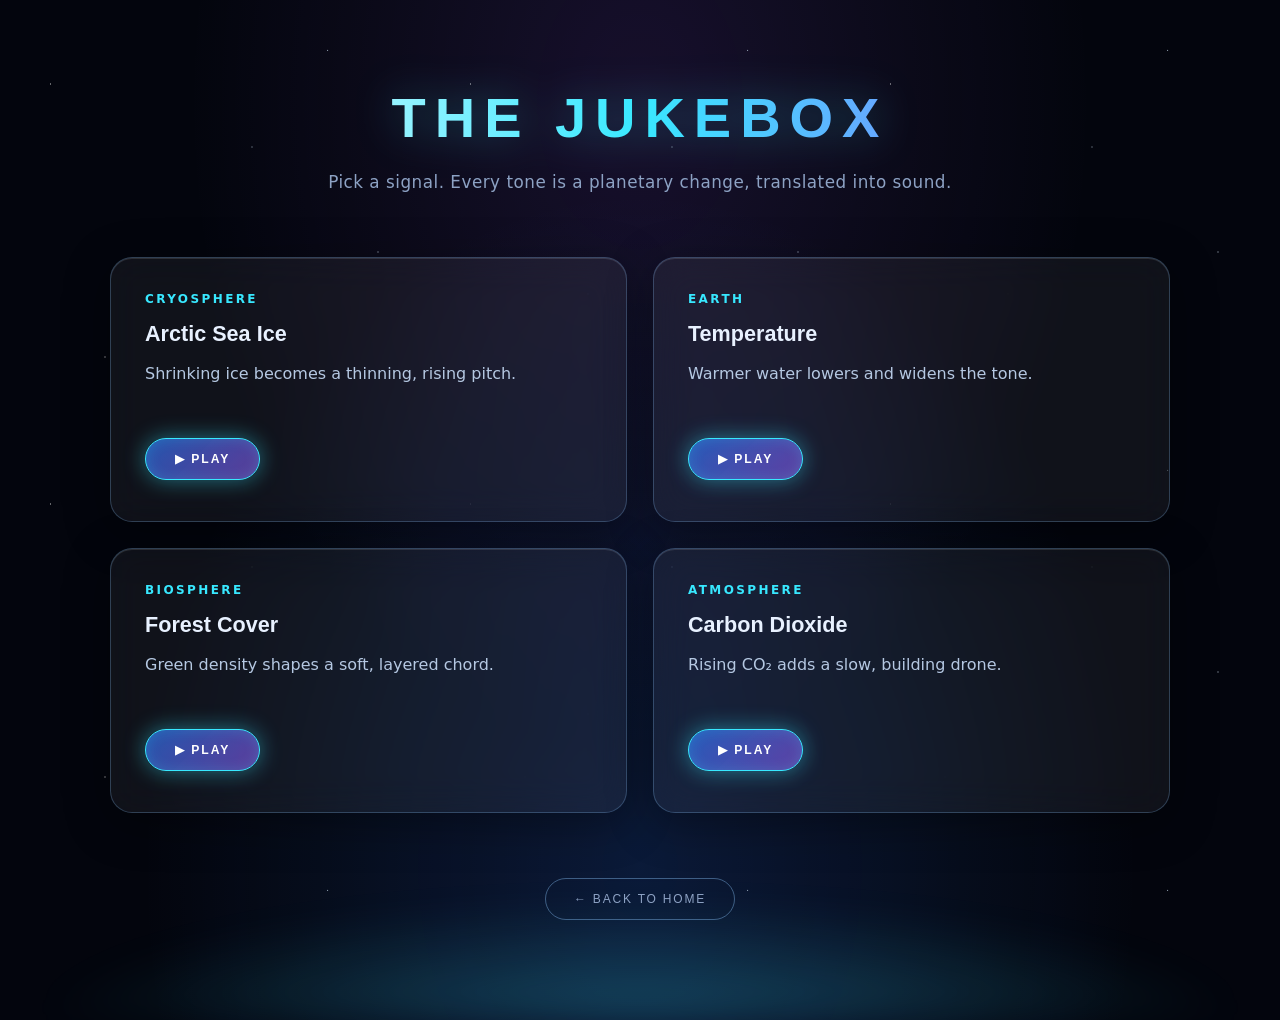
==== frontend/dashboard.html @ 48338651 "Added Earth Juke dashboard" ====
<!DOCTYPE html>
<html lang="en">

<head>
    <meta charset="UTF-8">
    <meta name="viewport" content="width=device-width, initial-scale=1.0">

    <title>Earth Juke - Jukebox</title>

    <!-- Dashboard design -->
    <link rel="stylesheet" href="dashboard.css">

    <!-- Dashboard functionality -->
    <script src="dashboard.js" defer></script>
</head>

<body class="dashboard-page">

    <!-- Main Dashboard Section -->
    <main class="dashboard-container">

        <!-- Heading -->
        <header class="dashboard-header">
            <h1>THE JUKEBOX</h1>

            <p>
                Pick a signal. Every tone is a planetary change,
                translated into sound.
            </p>
        </header>

        <!-- Environmental Cards -->
        <section class="dashboard-grid">

            <!-- Card 1: Arctic Sea Ice -->
            <article class="signal-card">
                <span class="category">CRYOSPHERE</span>

                <h2>Arctic Sea Ice</h2>

                <p>
                    Shrinking ice becomes a thinning, rising pitch.
                </p>

                <button class="play-btn" data-signal="ice">
                    ▶ PLAY
                </button>
            </article>

            <!-- Card 2:  Temperature -->
            <article class="signal-card">
                <span class="category">EARTH</span>

                <h2>Temperature</h2>

                <p>
                    Warmer water lowers and widens the tone.
                </p>

                <button class="play-btn" data-signal="ocean">
                    ▶ PLAY
                </button>
            </article>

            <!-- Card 3: Forest Cover -->
            <article class="signal-card">
                <span class="category">BIOSPHERE</span>

                <h2>Forest Cover</h2>

                <p>
                    Green density shapes a soft, layered chord.
                </p>

                <button class="play-btn" data-signal="forest">
                    ▶ PLAY
                </button>
            </article>

            <!-- Card 4: Carbon Dioxide -->
            <article class="signal-card">
                <span class="category">ATMOSPHERE</span>

                <h2>Carbon Dioxide</h2>

                <p>
                    Rising CO₂ adds a slow, building drone.
                </p>

                <button class="play-btn" data-signal="carbon">
                    ▶ PLAY
                </button>
            </article>

        </section>

        <!-- Back to Landing Page -->
        <footer class="dashboard-footer">
            <a href="index.html">← BACK TO HOME</a>
        </footer>

    </main>

</body>
</html>
---- frontend/dashboard.css ----
/* ===== EARTH JUKE DASHBOARD THEME ===== */

:root {
    --bg: #03050d;
    --cyan: #38e8ff;
    --blue: #2f7bff;
    --purple: #9b5cff;
    --text: #e8f1ff;
    --muted: #8da2c4;
}

* {
    box-sizing: border-box;
    margin: 0;
    padding: 0;
}

html {
    scroll-behavior: smooth;
}

.dashboard-page {
    min-height: 100vh;
    background:
        radial-gradient(ellipse at 50% 85%,
            rgba(47, 123, 255, 0.18),
            transparent 55%),
        radial-gradient(ellipse at 50% 10%,
            rgba(155, 92, 255, 0.13),
            transparent 50%),
        var(--bg);

    color: var(--text);
    font-family: Inter, system-ui, sans-serif;
    overflow-x: hidden;
    position: relative;
}

/* ===== STAR BACKGROUND ===== */

.dashboard-page::before {
    content: "";
    position: fixed;
    inset: 0;
    pointer-events: none;
    z-index: 0;

    background:
        radial-gradient(1px 1px at 12% 20%, #fff, transparent),
        radial-gradient(1px 1px at 78% 12%, #bcd, transparent),
        radial-gradient(1.5px 1.5px at 40% 70%, #fff, transparent),
        radial-gradient(1px 1px at 90% 60%, #cde, transparent),
        radial-gradient(1px 1px at 25% 85%, #fff, transparent),
        radial-gradient(1px 1px at 60% 35%, #abc, transparent);

    background-size: 420px 420px;
    opacity: 0.8;
}

/* ===== MAIN CONTAINER ===== */

.dashboard-container {
    position: relative;
    z-index: 1;

    width: min(1100px, 92%);
    min-height: 100vh;

    margin: auto;
    padding: 85px 20px 100px;
}

/* ===== HEADING ===== */

.dashboard-header {
    text-align: center;
    margin-bottom: 60px;
}

.dashboard-header h1 {
    font-family: Orbitron, sans-serif;
    font-weight: 900;

    font-size: clamp(2rem, 6vw, 3.5rem);
    letter-spacing: 0.16em;

    background: linear-gradient(
        90deg,
        #ffffff,
        var(--cyan) 50%,
        var(--purple)
    );

    -webkit-background-clip: text;
    background-clip: text;
    color: transparent;

    filter: drop-shadow(
        0 0 22px rgba(56, 232, 255, 0.35)
    );
}

.dashboard-header p {
    margin-top: 18px;

    color: var(--muted);
    font-size: 1.05rem;
    line-height: 1.7;
    letter-spacing: 0.03em;
}

/* ===== DASHBOARD GRID ===== */

.dashboard-grid {
    display: grid;
    grid-template-columns: repeat(2, 1fr);
    gap: 26px;
}

/* ===== GLASS CARDS ===== */

.signal-card {
    position: relative;

    min-height: 265px;
    padding: 34px;

    border-radius: 22px;

    background: rgba(255, 255, 255, 0.055);

    border: 1px solid rgba(140, 200, 255, 0.25);

    backdrop-filter: blur(18px);
    -webkit-backdrop-filter: blur(18px);

    box-shadow:
        0 10px 45px rgba(0, 0, 0, 0.35),
        inset 0 1px 0 rgba(255, 255, 255, 0.12);

    transition: 0.3s ease;
}

.signal-card:hover {
    transform: translateY(-6px);

    border-color: var(--cyan);

    box-shadow:
        0 0 25px rgba(56, 232, 255, 0.18),
        0 12px 45px rgba(0, 0, 0, 0.45),
        inset 0 0 20px rgba(56, 232, 255, 0.05);
}

/* ===== CATEGORY ===== */

.category {
    display: block;

    color: var(--cyan);

    font-size: 0.75rem;
    font-weight: 700;
    letter-spacing: 0.2em;

    margin-bottom: 15px;
}

/* ===== CARD TITLES ===== */

.signal-card h2 {
    font-family: Orbitron, sans-serif;

    font-size: 1.35rem;
    font-weight: 600;

    color: var(--text);

    margin-bottom: 14px;
}

/* ===== CARD DESCRIPTION ===== */

.signal-card p {
    color: #b5c8e2;

    font-size: 1rem;
    line-height: 1.65;

    min-height: 52px;
    margin-bottom: 25px;
}

/* ===== NEON PLAY BUTTON ===== */

.play-btn {
    padding: 13px 29px;

    border-radius: 999px;
    border: 1px solid var(--cyan);

    background: linear-gradient(
        135deg,
        rgba(47, 123, 255, 0.65),
        rgba(155, 92, 255, 0.55)
    );

    color: white;

    font-family: Orbitron, sans-serif;
    font-size: 0.76rem;
    font-weight: 700;
    letter-spacing: 0.16em;

    cursor: pointer;

    box-shadow:
        0 0 22px rgba(56, 232, 255, 0.45),
        inset 0 0 14px rgba(56, 232, 255, 0.2);

    transition: 0.25s ease;
}

.play-btn:hover {
    transform: translateY(-3px);

    box-shadow:
        0 0 36px var(--cyan),
        inset 0 0 18px rgba(56, 232, 255, 0.4);
}

/* ===== BOTTOM GLOWING WAVES ===== */

.dashboard-container::after {
    content: "";
    position: absolute;

    left: -10%;
    bottom: 0;

    width: 120%;
    height: 130px;

    pointer-events: none;
    z-index: -1;

    background:
        radial-gradient(
            ellipse at 50% 100%,
            rgba(56, 232, 255, 0.24),
            transparent 65%
        );

    filter: blur(18px);
}

/* ===== BACK TO HOME ===== */

.dashboard-footer {
    text-align: center;
    margin-top: 65px;
}

.dashboard-footer a {
    display: inline-block;

    padding: 13px 28px;

    border-radius: 999px;
    border: 1px solid rgba(140, 200, 255, 0.4);

    color: var(--muted);
    text-decoration: none;

    font-family: Orbitron, sans-serif;
    font-size: 0.75rem;
    letter-spacing: 0.15em;

    transition: 0.25s;
}

.dashboard-footer a:hover {
    color: white;
    border-color: var(--cyan);

    box-shadow: 0 0 22px rgba(56, 232, 255, 0.4);
}

/* ===== MOBILE VIEW ===== */

@media (max-width: 700px) {

    .dashboard-container {
        padding: 65px 15px 80px;
    }

    .dashboard-header {
        margin-bottom: 35px;
    }

    .dashboard-grid {
        grid-template-columns: 1fr;
    }

    .signal-card {
        padding: 27px;
    }

    .dashboard-header p {
        font-size: 0.9rem;
    }
}
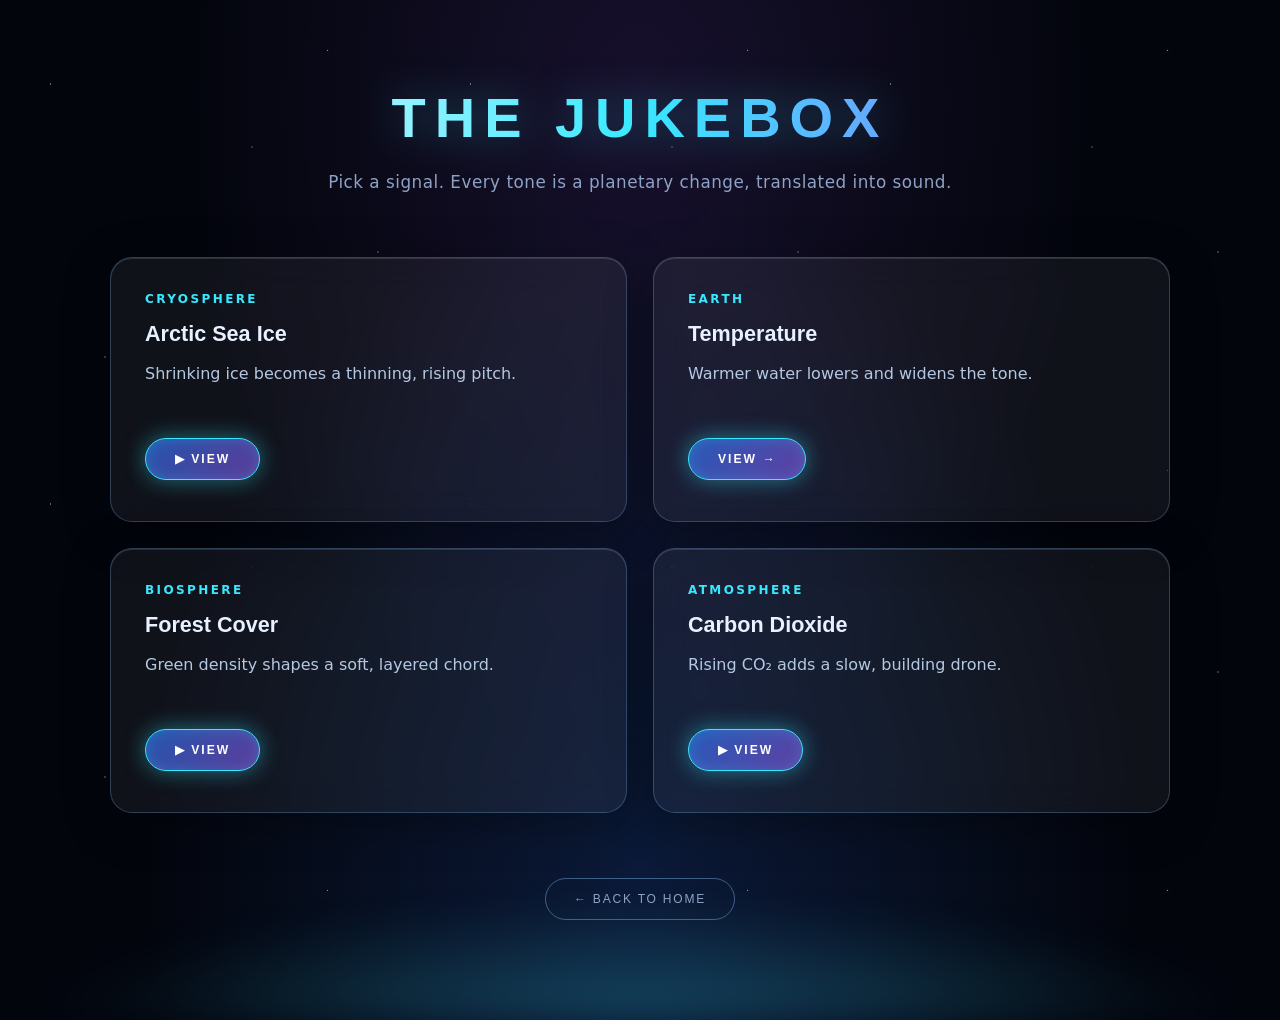
==== commit 1dd34ccd: "sonification graph added" ====
--- a/frontend/dashboard.html
+++ b/frontend/dashboard.html
@@ -44,7 +44,7 @@
                 </p>
 
                 <button class="play-btn" data-signal="ice">
-                    ▶ PLAY
+                    ▶ VIEW
                 </button>
             </article>
 
@@ -58,9 +58,13 @@
                     Warmer water lowers and widens the tone.
                 </p>
 
-                <button class="play-btn" data-signal="ocean">
-                    ▶ PLAY
-                </button>
+                <a
+    class="play-btn"
+    href="../sonification/temperature.html"
+    style="display: inline-block; text-decoration: none;"
+>
+    VIEW →
+</a>
             </article>
 
             <!-- Card 3: Forest Cover -->
@@ -74,7 +78,7 @@
                 </p>
 
                 <button class="play-btn" data-signal="forest">
-                    ▶ PLAY
+                    ▶ VIEW
                 </button>
             </article>
 
@@ -89,7 +93,7 @@
                 </p>
 
                 <button class="play-btn" data-signal="carbon">
-                    ▶ PLAY
+                    ▶ VIEW
                 </button>
             </article>
 
